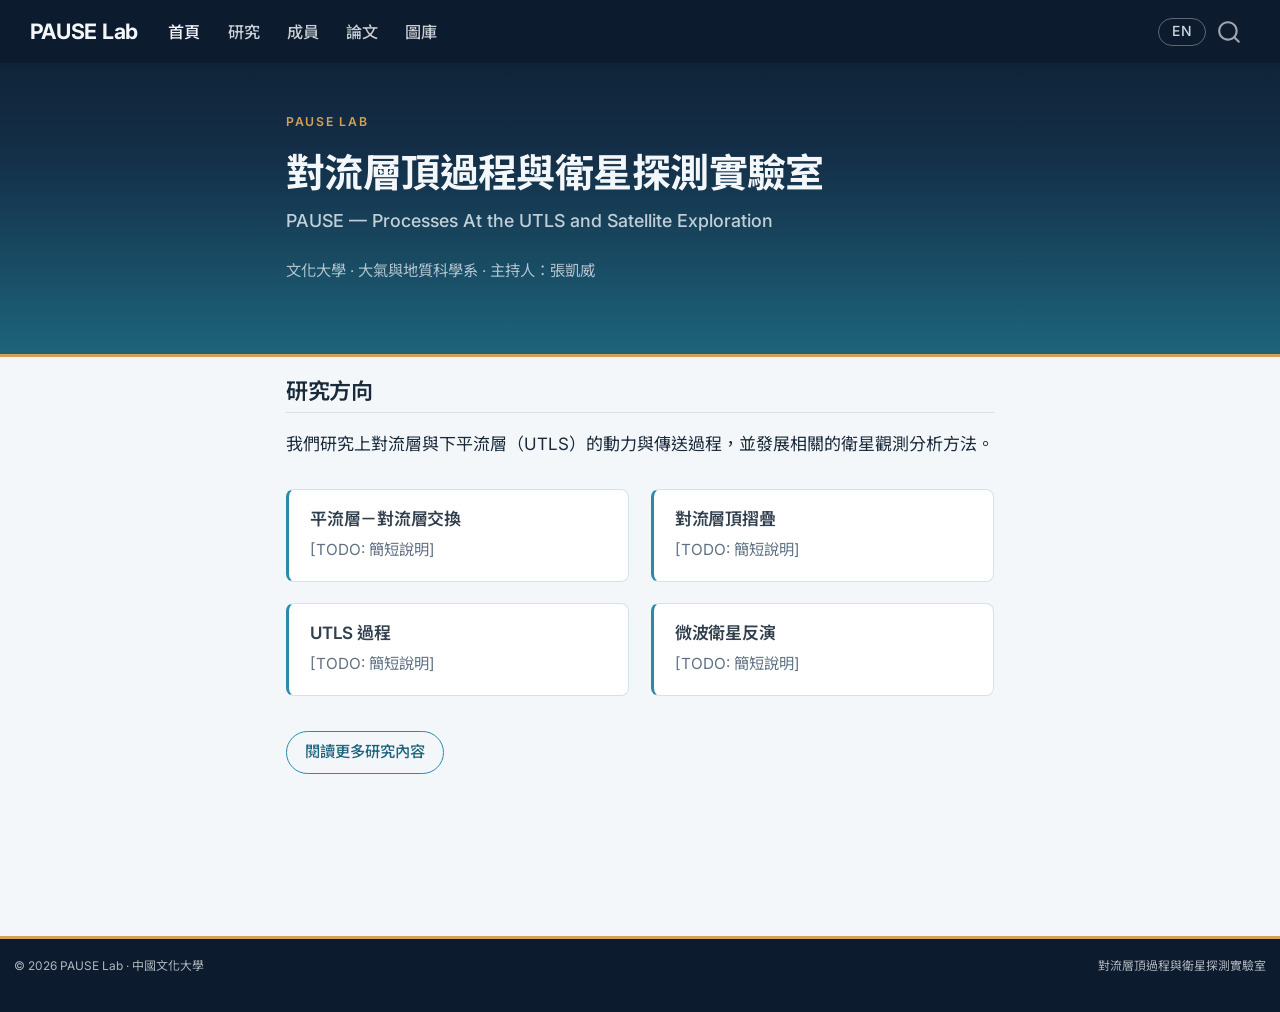
==== index.html @ a0104da5 "Built site for gh-pages" ====
<!DOCTYPE html>
<html xmlns="http://www.w3.org/1999/xhtml" lang="zh-Hant" xml:lang="zh-Hant"><head>

<meta charset="utf-8">
<meta name="generator" content="quarto-1.10.18">

<meta name="viewport" content="width=device-width, initial-scale=1.0, user-scalable=yes">


<title>對流層頂過程與衛星探測實驗室 – PAUSE Lab</title>
<style>
/* Default styles provided by pandoc.
** See https://pandoc.org/MANUAL.html#variables-for-html for config info.
*/
span.smallcaps{font-variant: small-caps;}
div.columns{display: flex; gap: 1.5em;}
div.column{flex: auto;}
@media screen {
div.columns{gap: min(4vw, 1.5em);}
div.column{overflow-x: auto;}
}
div.hanging-indent{margin-left: 1.5em; text-indent: -1.5em;}
ul.task-list{list-style: none;}
ul.task-list li input[type="checkbox"] {
  width: 0.8em;
  margin: 0 0.8em 0.2em -1em; /* quarto-specific, see https://github.com/quarto-dev/quarto-cli/issues/4556 */ 
  vertical-align: middle;
}
</style>


<script src="site_libs/quarto-nav/quarto-nav.js"></script>
<script src="site_libs/quarto-nav/headroom.min.js"></script>
<script src="site_libs/clipboard/clipboard.min.js"></script>
<script src="site_libs/quarto-search/autocomplete.umd.js"></script>
<script src="site_libs/quarto-search/fuse.min.js"></script>
<script src="site_libs/quarto-search/quarto-search.js"></script>
<meta name="quarto:offset" content="./">
<script src="site_libs/quarto-html/quarto.js" type="module"></script>
<script src="site_libs/quarto-html/tabsets/tabsets.js" type="module"></script>
<script src="site_libs/quarto-html/popper.min.js"></script>
<script src="site_libs/quarto-html/tippy.umd.min.js"></script>
<script src="site_libs/quarto-html/anchor.min.js"></script>
<link href="site_libs/quarto-html/tippy.css" rel="stylesheet">
<link href="site_libs/quarto-html/quarto-syntax-highlighting-64a204ab8560d761af7679ceaba22944.css" rel="stylesheet" id="quarto-text-highlighting-styles">
<script src="site_libs/bootstrap/bootstrap.min.js"></script>
<link href="site_libs/bootstrap/bootstrap-icons.css" rel="stylesheet">
<link href="site_libs/bootstrap/bootstrap-eae27649a919bf0155e3de2d36ddfb33.min.css" rel="stylesheet" append-hash="true" id="quarto-bootstrap" data-mode="light">
<script id="quarto-search-options" type="application/json">{
  "location": "navbar",
  "copy-button": false,
  "collapse-after": 3,
  "panel-placement": "end",
  "type": "overlay",
  "limit": 50,
  "keyboard-shortcut": [
    "f",
    "/",
    "s"
  ],
  "show-item-context": false,
  "language": {
    "search-no-results-text": "沒有結果",
    "search-matching-documents-text": "符合的文件",
    "search-copy-link-title": "複製搜尋連結",
    "search-hide-matches-text": "隱藏其他符合的結果",
    "search-more-match-text": "更多符合結果",
    "search-more-matches-text": "更多符合結果",
    "search-clear-button-title": "清除",
    "search-text-placeholder": "",
    "search-detached-cancel-button-title": "取消",
    "search-submit-button-title": "送出",
    "search-label": "搜尋"
  }
}</script>


</head>

<body class="nav-fixed quarto-light">

<div id="quarto-search-results"></div>
  <header id="quarto-header" class="headroom fixed-top">
    <nav class="navbar navbar-expand-lg " data-bs-theme="dark">
      <div class="navbar-container container-fluid">
      <div class="navbar-brand-container mx-auto">
    <a class="navbar-brand" href="./index.html">
    <span class="navbar-title">PAUSE Lab</span>
    </a>
  </div>
            <div id="quarto-search" class="" title="搜尋"></div>
          <button class="navbar-toggler" type="button" data-bs-toggle="collapse" data-bs-target="#navbarCollapse" aria-controls="navbarCollapse" role="menu" aria-expanded="false" aria-label="切換導航列" onclick="if (window.quartoToggleHeadroom) { window.quartoToggleHeadroom(); }">
  <span class="navbar-toggler-icon"></span>
</button>
          <div class="collapse navbar-collapse" id="navbarCollapse">
            <ul class="navbar-nav navbar-nav-scroll me-auto">
  <li class="nav-item">
    <a class="nav-link active" href="./index.html" aria-current="page"> 
<span class="menu-text">首頁</span></a>
  </li>  
  <li class="nav-item">
    <a class="nav-link" href="./research.html"> 
<span class="menu-text">研究</span></a>
  </li>  
  <li class="nav-item">
    <a class="nav-link" href="./people.html"> 
<span class="menu-text">成員</span></a>
  </li>  
  <li class="nav-item">
    <a class="nav-link" href="./publications.html"> 
<span class="menu-text">論文</span></a>
  </li>  
  <li class="nav-item">
    <a class="nav-link" href="./gallery.html"> 
<span class="menu-text">圖庫</span></a>
  </li>  
</ul>
            <ul class="navbar-nav navbar-nav-scroll ms-auto">
  <li class="nav-item">
    <a class="nav-link" href="./en/"> 
<span class="menu-text">EN</span></a>
  </li>  
</ul>
          </div> <!-- /navcollapse -->
            <div class="quarto-navbar-tools">
</div>
      </div> <!-- /container-fluid -->
    </nav>
</header>
<!-- content -->
<div id="quarto-content" class="quarto-container page-columns page-rows-contents page-layout-full page-navbar">
<!-- sidebar -->
<!-- margin-sidebar -->
    
<!-- main -->
<main class="content column-page" id="quarto-document-content"><header id="title-block-header" class="quarto-title-block"></header>




<div class="hero">
<div class="hero-eyebrow">
<p>PAUSE Lab</p>
</div>
<section id="對流層頂過程與衛星探測實驗室" class="level1 hero-title">
<h1 class="hero-title">對流層頂過程與衛星探測實驗室</h1>
<div class="hero-name-en">
<p>PAUSE — Processes At the UTLS and Satellite Exploration</p>
</div>
<div class="hero-affil">
<p>文化大學 · 大氣與地質科學系 · 主持人：張凱威</p>
</div>
</section>
</div>
<section id="研究方向" class="level2">
<h2 class="anchored" data-anchor-id="研究方向">研究方向</h2>
<p>我們研究上對流層與下平流層（UTLS）的動力與傳送過程，並發展相關的衛星觀測分析方法。</p>
<div class="card-grid">
<section id="平流層對流層交換" class="level3 research-card">
<h3 class="anchored" data-anchor-id="平流層對流層交換">平流層－對流層交換</h3>
<p>[TODO: 簡短說明]</p>
</section>
<section id="對流層頂摺疊" class="level3 research-card">
<h3 class="anchored" data-anchor-id="對流層頂摺疊">對流層頂摺疊</h3>
<p>[TODO: 簡短說明]</p>
</section>
<section id="utls-過程" class="level3 research-card">
<h3 class="anchored" data-anchor-id="utls-過程">UTLS 過程</h3>
<p>[TODO: 簡短說明]</p>
</section>
<section id="微波衛星反演" class="level3 research-card">
<h3 class="anchored" data-anchor-id="微波衛星反演">微波衛星反演</h3>
<p>[TODO: 簡短說明]</p>
</section>
</div>
<p><a href="./research.html" class="cta-link">閱讀更多研究內容</a></p>


</section>

</main> <!-- /main -->
<script id="quarto-html-after-body" type="application/javascript">
  window.document.addEventListener("DOMContentLoaded", function (event) {
    const icon = "";
    const anchorJS = new window.AnchorJS();
    anchorJS.options = {
      placement: 'right',
      icon: icon
    };
    anchorJS.add('.anchored');
    const isCodeAnnotation = (el) => {
      for (const clz of el.classList) {
        if (clz.startsWith('code-annotation-')) {                     
          return true;
        }
      }
      return false;
    }
    const onCopySuccess = function(e) {
      // button target
      const button = e.trigger;
      // don't keep focus
      button.blur();
      // flash "checked"
      button.classList.add('code-copy-button-checked');
      var currentTitle = button.getAttribute("title");
      button.setAttribute("title", "已複製");
      let tooltip;
      if (window.bootstrap) {
        button.setAttribute("data-bs-toggle", "tooltip");
        button.setAttribute("data-bs-placement", "left");
        button.setAttribute("data-bs-title", "已複製");
        tooltip = new bootstrap.Tooltip(button, 
          { trigger: "manual", 
            customClass: "code-copy-button-tooltip",
            offset: [0, -8]});
        tooltip.show();    
      }
      setTimeout(function() {
        if (tooltip) {
          tooltip.hide();
          button.removeAttribute("data-bs-title");
          button.removeAttribute("data-bs-toggle");
          button.removeAttribute("data-bs-placement");
        }
        button.setAttribute("title", currentTitle);
        button.classList.remove('code-copy-button-checked');
      }, 1000);
      // clear code selection
      e.clearSelection();
    }
    const getTextToCopy = function(trigger) {
      const outerScaffold = trigger.parentElement.cloneNode(true);
      const codeEl = outerScaffold.querySelector('code');
      for (const childEl of codeEl.children) {
        if (isCodeAnnotation(childEl)) {
          childEl.remove();
        }
      }
      return codeEl.innerText;
    }
    const clipboard = new window.ClipboardJS('.code-copy-button:not([data-in-quarto-modal])', {
      text: getTextToCopy
    });
    clipboard.on('success', onCopySuccess);
    if (window.document.getElementById('quarto-embedded-source-code-modal')) {
      const clipboardModal = new window.ClipboardJS('.code-copy-button[data-in-quarto-modal]', {
        text: getTextToCopy,
        container: window.document.getElementById('quarto-embedded-source-code-modal')
      });
      clipboardModal.on('success', onCopySuccess);
    }
      var localhostRegex = new RegExp(/^(?:http|https):\/\/localhost\:?[0-9]*\//);
      var mailtoRegex = new RegExp(/^mailto:/);
        var filterRegex = new RegExp("https:\/\/pauselab\.github\.io");
      var isInternal = (href) => {
          return filterRegex.test(href) || localhostRegex.test(href) || mailtoRegex.test(href);
      }
      // Inspect non-navigation links and adorn them if external
     var links = window.document.querySelectorAll('a[href]:not(.nav-link):not(.navbar-brand):not(.toc-action):not(.sidebar-link):not(.sidebar-item-toggle):not(.pagination-link):not(.no-external):not([aria-hidden]):not(.dropdown-item):not(.quarto-navigation-tool):not(.about-link)');
      for (var i=0; i<links.length; i++) {
        const link = links[i];
        if (!isInternal(link.href)) {
          // undo the damage that might have been done by quarto-nav.js in the case of
          // links that we want to consider external
          if (link.dataset.originalHref !== undefined) {
            link.href = link.dataset.originalHref;
          }
        }
      }
    function tippyHover(el, contentFn, onTriggerFn, onUntriggerFn) {
      const config = {
        allowHTML: true,
        maxWidth: 500,
        delay: 100,
        arrow: false,
        appendTo: function(el) {
            return el.parentElement;
        },
        interactive: true,
        interactiveBorder: 10,
        theme: 'quarto',
        placement: 'bottom-start',
      };
      if (contentFn) {
        config.content = contentFn;
      }
      if (onTriggerFn) {
        config.onTrigger = onTriggerFn;
      }
      if (onUntriggerFn) {
        config.onUntrigger = onUntriggerFn;
      }
      window.tippy(el, config); 
    }
    const noterefs = window.document.querySelectorAll('a[role="doc-noteref"]');
    for (var i=0; i<noterefs.length; i++) {
      const ref = noterefs[i];
      tippyHover(ref, function() {
        // use id or data attribute instead here
        let href = ref.getAttribute('data-footnote-href') || ref.getAttribute('href');
        try { href = new URL(href).hash; } catch {}
        const id = href.replace(/^#\/?/, "");
        const note = window.document.getElementById(id);
        if (note) {
          return note.innerHTML;
        } else {
          return "";
        }
      });
    }
    const xrefs = window.document.querySelectorAll('a.quarto-xref');
    const processXRef = (id, note) => {
      // Strip column container classes
      const stripColumnClz = (el) => {
        el.classList.remove("page-full", "page-columns");
        if (el.children) {
          for (const child of el.children) {
            stripColumnClz(child);
          }
        }
      }
      stripColumnClz(note)
      if (id === null || id.startsWith('sec-')) {
        // Special case sections, only their first couple elements
        const container = document.createElement("div");
        if (note.children && note.children.length > 2) {
          container.appendChild(note.children[0].cloneNode(true));
          for (let i = 1; i < note.children.length; i++) {
            const child = note.children[i];
            if (child.tagName === "P" && child.innerText === "") {
              continue;
            } else {
              container.appendChild(child.cloneNode(true));
              break;
            }
          }
          if (window.Quarto?.typesetMath) {
            window.Quarto.typesetMath(container);
          }
          return container.innerHTML
        } else {
          if (window.Quarto?.typesetMath) {
            window.Quarto.typesetMath(note);
          }
          return note.innerHTML;
        }
      } else {
        // Remove any anchor links if they are present
        const anchorLink = note.querySelector('a.anchorjs-link');
        if (anchorLink) {
          anchorLink.remove();
        }
        if (window.Quarto?.typesetMath) {
          window.Quarto.typesetMath(note);
        }
        if (note.classList.contains("callout")) {
          return note.outerHTML;
        } else {
          return note.innerHTML;
        }
      }
    }
    for (var i=0; i<xrefs.length; i++) {
      const xref = xrefs[i];
      tippyHover(xref, undefined, function(instance) {
        instance.disable();
        let url = xref.getAttribute('href');
        let hash = undefined; 
        if (url.startsWith('#')) {
          hash = url;
        } else {
          try { hash = new URL(url).hash; } catch {}
        }
        if (hash) {
          const id = hash.replace(/^#\/?/, "");
          const note = window.document.getElementById(id);
          if (note !== null) {
            try {
              const html = processXRef(id, note.cloneNode(true));
              instance.setContent(html);
            } finally {
              instance.enable();
              instance.show();
            }
          } else {
            // See if we can fetch this
            fetch(url.split('#')[0])
            .then(res => res.text())
            .then(html => {
              const parser = new DOMParser();
              const htmlDoc = parser.parseFromString(html, "text/html");
              const note = htmlDoc.getElementById(id);
              if (note !== null) {
                const html = processXRef(id, note);
                instance.setContent(html);
              } 
            }).finally(() => {
              instance.enable();
              instance.show();
            });
          }
        } else {
          // See if we can fetch a full url (with no hash to target)
          // This is a special case and we should probably do some content thinning / targeting
          fetch(url)
          .then(res => res.text())
          .then(html => {
            const parser = new DOMParser();
            const htmlDoc = parser.parseFromString(html, "text/html");
            const note = htmlDoc.querySelector('main.content');
            if (note !== null) {
              // This should only happen for chapter cross references
              // (since there is no id in the URL)
              // remove the first header
              if (note.children.length > 0 && note.children[0].tagName === "HEADER") {
                note.children[0].remove();
              }
              const html = processXRef(null, note);
              instance.setContent(html);
            } 
          }).finally(() => {
            instance.enable();
            instance.show();
          });
        }
      }, function(instance) {
      });
    }
        let selectedAnnoteEl;
        const selectorForAnnotation = ( cell, annotation) => {
          let cellAttr = 'data-code-cell="' + cell + '"';
          let lineAttr = 'data-code-annotation="' +  annotation + '"';
          const selector = 'span[' + cellAttr + '][' + lineAttr + ']';
          return selector;
        }
        const selectCodeLines = (annoteEl) => {
          const doc = window.document;
          const targetCell = annoteEl.getAttribute("data-target-cell");
          const targetAnnotation = annoteEl.getAttribute("data-target-annotation");
          const annoteSpan = window.document.querySelector(selectorForAnnotation(targetCell, targetAnnotation));
          const lines = annoteSpan.getAttribute("data-code-lines").split(",");
          const lineIds = lines.map((line) => {
            return targetCell + "-" + line;
          })
          let top = null;
          let height = null;
          let parent = null;
          if (lineIds.length > 0) {
              //compute the position of the single el (top and bottom and make a div)
              const el = window.document.getElementById(lineIds[0]);
              top = el.offsetTop;
              height = el.offsetHeight;
              parent = el.parentElement.parentElement;
            if (lineIds.length > 1) {
              const lastEl = window.document.getElementById(lineIds[lineIds.length - 1]);
              const bottom = lastEl.offsetTop + lastEl.offsetHeight;
              height = bottom - top;
            }
            if (top !== null && height !== null && parent !== null) {
              // cook up a div (if necessary) and position it 
              let div = window.document.getElementById("code-annotation-line-highlight");
              if (div === null) {
                div = window.document.createElement("div");
                div.setAttribute("id", "code-annotation-line-highlight");
                div.style.position = 'absolute';
                parent.appendChild(div);
              }
              div.style.top = top - 2 + "px";
              div.style.height = height + 4 + "px";
              div.style.left = 0;
              let gutterDiv = window.document.getElementById("code-annotation-line-highlight-gutter");
              if (gutterDiv === null) {
                gutterDiv = window.document.createElement("div");
                gutterDiv.setAttribute("id", "code-annotation-line-highlight-gutter");
                gutterDiv.style.position = 'absolute';
                const codeCell = window.document.getElementById(targetCell);
                const gutter = codeCell.querySelector('.code-annotation-gutter');
                gutter.appendChild(gutterDiv);
              }
              gutterDiv.style.top = top - 2 + "px";
              gutterDiv.style.height = height + 4 + "px";
            }
            selectedAnnoteEl = annoteEl;
          }
        };
        const unselectCodeLines = () => {
          const elementsIds = ["code-annotation-line-highlight", "code-annotation-line-highlight-gutter"];
          elementsIds.forEach((elId) => {
            const div = window.document.getElementById(elId);
            if (div) {
              div.remove();
            }
          });
          selectedAnnoteEl = undefined;
        };
          // Handle positioning of the toggle
      window.addEventListener(
        "resize",
        throttle(() => {
          elRect = undefined;
          if (selectedAnnoteEl) {
            selectCodeLines(selectedAnnoteEl);
          }
        }, 10)
      );
      function throttle(fn, ms) {
      let throttle = false;
      let timer;
        return (...args) => {
          if(!throttle) { // first call gets through
              fn.apply(this, args);
              throttle = true;
          } else { // all the others get throttled
              if(timer) clearTimeout(timer); // cancel #2
              timer = setTimeout(() => {
                fn.apply(this, args);
                timer = throttle = false;
              }, ms);
          }
        };
      }
        // Attach click handler to the DT
        const annoteDls = window.document.querySelectorAll('dt[data-target-cell]');
        for (const annoteDlNode of annoteDls) {
          annoteDlNode.addEventListener('click', (event) => {
            const clickedEl = event.target;
            if (clickedEl !== selectedAnnoteEl) {
              unselectCodeLines();
              const activeEl = window.document.querySelector('dt[data-target-cell].code-annotation-active');
              if (activeEl) {
                activeEl.classList.remove('code-annotation-active');
              }
              selectCodeLines(clickedEl);
              clickedEl.classList.add('code-annotation-active');
            } else {
              // Unselect the line
              unselectCodeLines();
              clickedEl.classList.remove('code-annotation-active');
            }
          });
        }
    const findCites = (el) => {
      const parentEl = el.parentElement;
      if (parentEl) {
        const cites = parentEl.dataset.cites;
        if (cites) {
          return {
            el,
            cites: cites.split(' ')
          };
        } else {
          return findCites(el.parentElement)
        }
      } else {
        return undefined;
      }
    };
    var bibliorefs = window.document.querySelectorAll('a[role="doc-biblioref"]');
    for (var i=0; i<bibliorefs.length; i++) {
      const ref = bibliorefs[i];
      const citeInfo = findCites(ref);
      if (citeInfo) {
        tippyHover(citeInfo.el, function() {
          var popup = window.document.createElement('div');
          citeInfo.cites.forEach(function(cite) {
            var citeDiv = window.document.createElement('div');
            citeDiv.classList.add('hanging-indent');
            citeDiv.classList.add('csl-entry');
            var biblioDiv = window.document.getElementById('ref-' + cite);
            if (biblioDiv) {
              citeDiv.innerHTML = biblioDiv.innerHTML;
            }
            popup.appendChild(citeDiv);
          });
          return popup.innerHTML;
        });
      }
    }
  });
  </script>
</div> <!-- /content -->
<footer class="footer">
  <div class="nav-footer">
    <div class="nav-footer-left">
<p>© 2026 PAUSE Lab · 中國文化大學</p>
</div>   
    <div class="nav-footer-center">
      &nbsp;
    </div>
    <div class="nav-footer-right">
<p>對流層頂過程與衛星探測實驗室</p>
</div>
  </div>
</footer>




</body></html>
---- site_libs/quarto-html/tippy.css ----
.tippy-box[data-animation=fade][data-state=hidden]{opacity:0}[data-tippy-root]{max-width:calc(100vw - 10px)}.tippy-box{position:relative;background-color:#333;color:#fff;border-radius:4px;font-size:14px;line-height:1.4;white-space:normal;outline:0;transition-property:transform,visibility,opacity}.tippy-box[data-placement^=top]>.tippy-arrow{bottom:0}.tippy-box[data-placement^=top]>.tippy-arrow:before{bottom:-7px;left:0;border-width:8px 8px 0;border-top-color:initial;transform-origin:center top}.tippy-box[data-placement^=bottom]>.tippy-arrow{top:0}.tippy-box[data-placement^=bottom]>.tippy-arrow:before{top:-7px;left:0;border-width:0 8px 8px;border-bottom-color:initial;transform-origin:center bottom}.tippy-box[data-placement^=left]>.tippy-arrow{right:0}.tippy-box[data-placement^=left]>.tippy-arrow:before{border-width:8px 0 8px 8px;border-left-color:initial;right:-7px;transform-origin:center left}.tippy-box[data-placement^=right]>.tippy-arrow{left:0}.tippy-box[data-placement^=right]>.tippy-arrow:before{left:-7px;border-width:8px 8px 8px 0;border-right-color:initial;transform-origin:center right}.tippy-box[data-inertia][data-state=visible]{transition-timing-function:cubic-bezier(.54,1.5,.38,1.11)}.tippy-arrow{width:16px;height:16px;color:#333}.tippy-arrow:before{content:"";position:absolute;border-color:transparent;border-style:solid}.tippy-content{position:relative;padding:5px 9px;z-index:1}
---- site_libs/quarto-html/quarto-syntax-highlighting-64a204ab8560d761af7679ceaba22944.css ----
/* quarto syntax highlight colors */
:root {
  --quarto-hl-ot-color: #003B4F;
  --quarto-hl-at-color: #657422;
  --quarto-hl-ss-color: #20794D;
  --quarto-hl-an-color: #5E5E5E;
  --quarto-hl-fu-color: #4758AB;
  --quarto-hl-st-color: #20794D;
  --quarto-hl-cf-color: #003B4F;
  --quarto-hl-op-color: #5E5E5E;
  --quarto-hl-er-color: #AD0000;
  --quarto-hl-bn-color: #AD0000;
  --quarto-hl-al-color: #AD0000;
  --quarto-hl-va-color: #111111;
  --quarto-hl-bu-color: inherit;
  --quarto-hl-ex-color: inherit;
  --quarto-hl-pp-color: #AD0000;
  --quarto-hl-in-color: #5E5E5E;
  --quarto-hl-vs-color: #20794D;
  --quarto-hl-wa-color: #5E5E5E;
  --quarto-hl-do-color: #5E5E5E;
  --quarto-hl-im-color: #00769E;
  --quarto-hl-ch-color: #20794D;
  --quarto-hl-dt-color: #AD0000;
  --quarto-hl-fl-color: #AD0000;
  --quarto-hl-co-color: #5E5E5E;
  --quarto-hl-cv-color: #5E5E5E;
  --quarto-hl-cn-color: #8f5902;
  --quarto-hl-sc-color: #5E5E5E;
  --quarto-hl-dv-color: #AD0000;
  --quarto-hl-kw-color: #003B4F;
}

/* other quarto variables */
:root {
  --quarto-font-monospace: SFMono-Regular, Menlo, Monaco, Consolas, "Liberation Mono", "Courier New", monospace;
}

/* syntax highlight based on Pandoc's rules */
pre > code.sourceCode > span {
  color: #003B4F;
}

code.sourceCode > span {
  color: #003B4F;
}

div.sourceCode,
div.sourceCode pre.sourceCode {
  color: #003B4F;
}

/* Normal */
code span {
  color: #003B4F;
}

/* Alert */
code span.al {
  color: #AD0000;
  font-style: inherit;
}

/* Annotation */
code span.an {
  color: #5E5E5E;
  font-style: inherit;
}

/* Attribute */
code span.at {
  color: #657422;
  font-style: inherit;
}

/* BaseN */
code span.bn {
  color: #AD0000;
  font-style: inherit;
}

/* BuiltIn */
code span.bu {
  font-style: inherit;
}

/* ControlFlow */
code span.cf {
  color: #003B4F;
  font-weight: bold;
  font-style: inherit;
}

/* Char */
code span.ch {
  color: #20794D;
  font-style: inherit;
}

/* Constant */
code span.cn {
  color: #8f5902;
  font-style: inherit;
}

/* Comment */
code span.co {
  color: #5E5E5E;
  font-style: inherit;
}

/* CommentVar */
code span.cv {
  color: #5E5E5E;
  font-style: italic;
}

/* Documentation */
code span.do {
  color: #5E5E5E;
  font-style: italic;
}

/* DataType */
code span.dt {
  color: #AD0000;
  font-style: inherit;
}

/* DecVal */
code span.dv {
  color: #AD0000;
  font-style: inherit;
}

/* Error */
code span.er {
  color: #AD0000;
  font-style: inherit;
}

/* Extension */
code span.ex {
  font-style: inherit;
}

/* Float */
code span.fl {
  color: #AD0000;
  font-style: inherit;
}

/* Function */
code span.fu {
  color: #4758AB;
  font-style: inherit;
}

/* Import */
code span.im {
  color: #00769E;
  font-style: inherit;
}

/* Information */
code span.in {
  color: #5E5E5E;
  font-style: inherit;
}

/* Keyword */
code span.kw {
  color: #003B4F;
  font-weight: bold;
  font-style: inherit;
}

/* Operator */
code span.op {
  color: #5E5E5E;
  font-style: inherit;
}

/* Other */
code span.ot {
  color: #003B4F;
  font-style: inherit;
}

/* Preprocessor */
code span.pp {
  color: #AD0000;
  font-style: inherit;
}

/* SpecialChar */
code span.sc {
  color: #5E5E5E;
  font-style: inherit;
}

/* SpecialString */
code span.ss {
  color: #20794D;
  font-style: inherit;
}

/* String */
code span.st {
  color: #20794D;
  font-style: inherit;
}

/* Variable */
code span.va {
  color: #111111;
  font-style: inherit;
}

/* VerbatimString */
code span.vs {
  color: #20794D;
  font-style: inherit;
}

/* Warning */
code span.wa {
  color: #5E5E5E;
  font-style: italic;
}

.prevent-inlining {
  content: "</";
}

/*# sourceMappingURL=9d8d5bb603a83b8298b89080a598c93b.css.map */
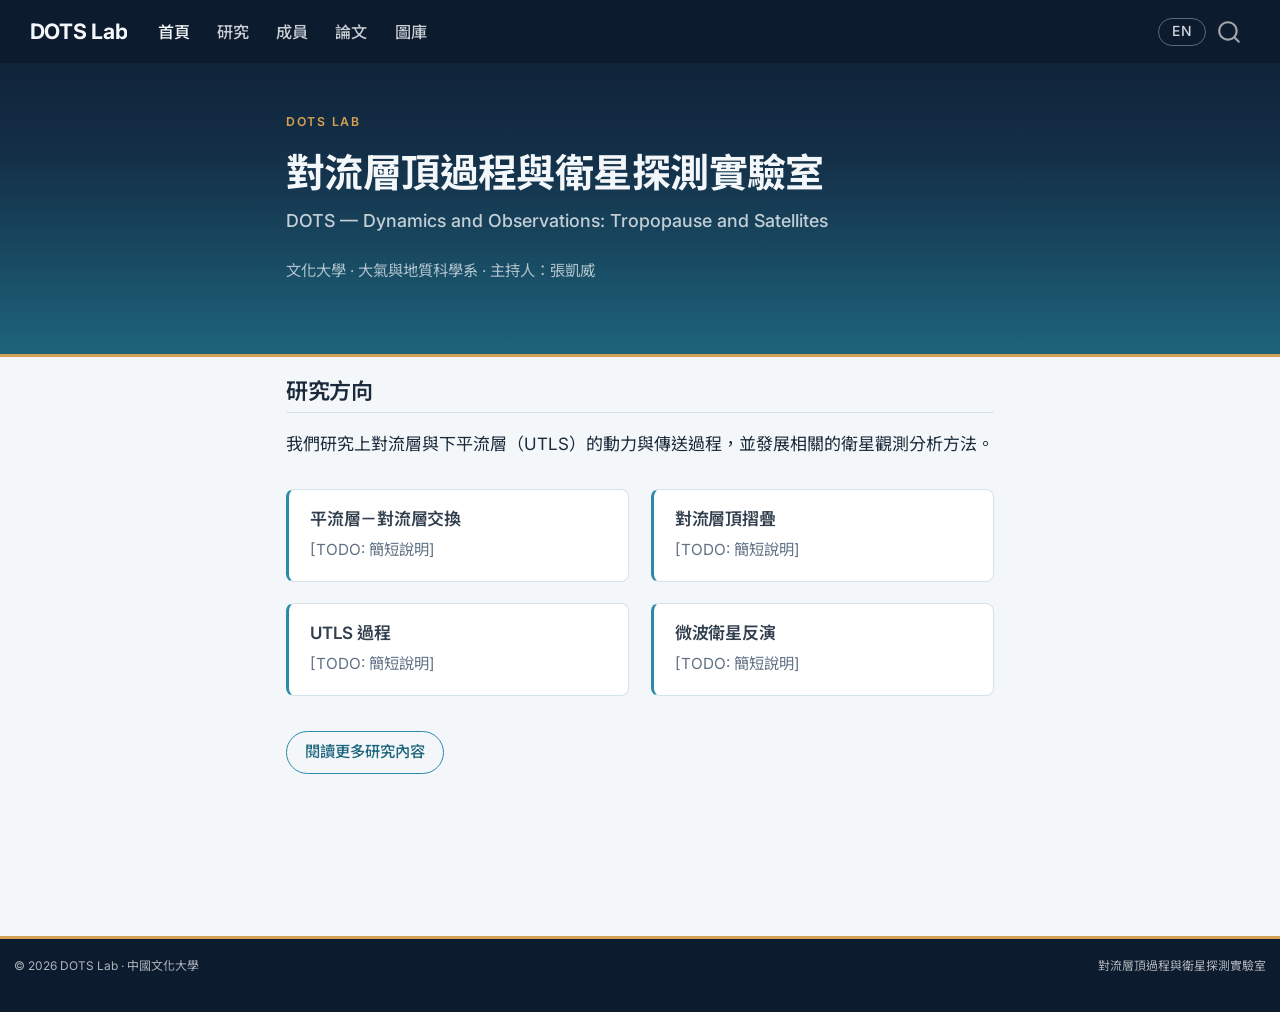
==== commit fe89afea: "Built site for gh-pages" ====
--- a/index.html
+++ b/index.html
@@ -7,7 +7,7 @@
 <meta name="viewport" content="width=device-width, initial-scale=1.0, user-scalable=yes">
 
 
-<title>對流層頂過程與衛星探測實驗室 – PAUSE Lab</title>
+<title>對流層頂過程與衛星探測實驗室 – DOTS Lab</title>
 <style>
 /* Default styles provided by pandoc.
 ** See https://pandoc.org/MANUAL.html#variables-for-html for config info.
@@ -45,7 +45,7 @@
 <link href="site_libs/quarto-html/quarto-syntax-highlighting-64a204ab8560d761af7679ceaba22944.css" rel="stylesheet" id="quarto-text-highlighting-styles">
 <script src="site_libs/bootstrap/bootstrap.min.js"></script>
 <link href="site_libs/bootstrap/bootstrap-icons.css" rel="stylesheet">
-<link href="site_libs/bootstrap/bootstrap-eae27649a919bf0155e3de2d36ddfb33.min.css" rel="stylesheet" append-hash="true" id="quarto-bootstrap" data-mode="light">
+<link href="site_libs/bootstrap/bootstrap-23794231fd7ba15ff1940cf9f13da3d0.min.css" rel="stylesheet" append-hash="true" id="quarto-bootstrap" data-mode="light">
 <script id="quarto-search-options" type="application/json">{
   "location": "navbar",
   "copy-button": false,
@@ -85,7 +85,7 @@
       <div class="navbar-container container-fluid">
       <div class="navbar-brand-container mx-auto">
     <a class="navbar-brand" href="./index.html">
-    <span class="navbar-title">PAUSE Lab</span>
+    <span class="navbar-title">DOTS Lab</span>
     </a>
   </div>
             <div id="quarto-search" class="" title="搜尋"></div>
@@ -140,12 +140,12 @@
 
 <div class="hero">
 <div class="hero-eyebrow">
-<p>PAUSE Lab</p>
+<p>DOTS Lab</p>
 </div>
 <section id="對流層頂過程與衛星探測實驗室" class="level1 hero-title">
 <h1 class="hero-title">對流層頂過程與衛星探測實驗室</h1>
 <div class="hero-name-en">
-<p>PAUSE — Processes At the UTLS and Satellite Exploration</p>
+<p>DOTS — Dynamics and Observations: Tropopause and Satellites</p>
 </div>
 <div class="hero-affil">
 <p>文化大學 · 大氣與地質科學系 · 主持人：張凱威</p>
@@ -252,7 +252,7 @@
     }
       var localhostRegex = new RegExp(/^(?:http|https):\/\/localhost\:?[0-9]*\//);
       var mailtoRegex = new RegExp(/^mailto:/);
-        var filterRegex = new RegExp("https:\/\/pauselab\.github\.io");
+        var filterRegex = new RegExp("https:\/\/dotsresearch\.github\.io");
       var isInternal = (href) => {
           return filterRegex.test(href) || localhostRegex.test(href) || mailtoRegex.test(href);
       }
@@ -583,7 +583,7 @@
 <footer class="footer">
   <div class="nav-footer">
     <div class="nav-footer-left">
-<p>© 2026 PAUSE Lab · 中國文化大學</p>
+<p>© 2026 DOTS Lab · 中國文化大學</p>
 </div>   
     <div class="nav-footer-center">
       &nbsp;
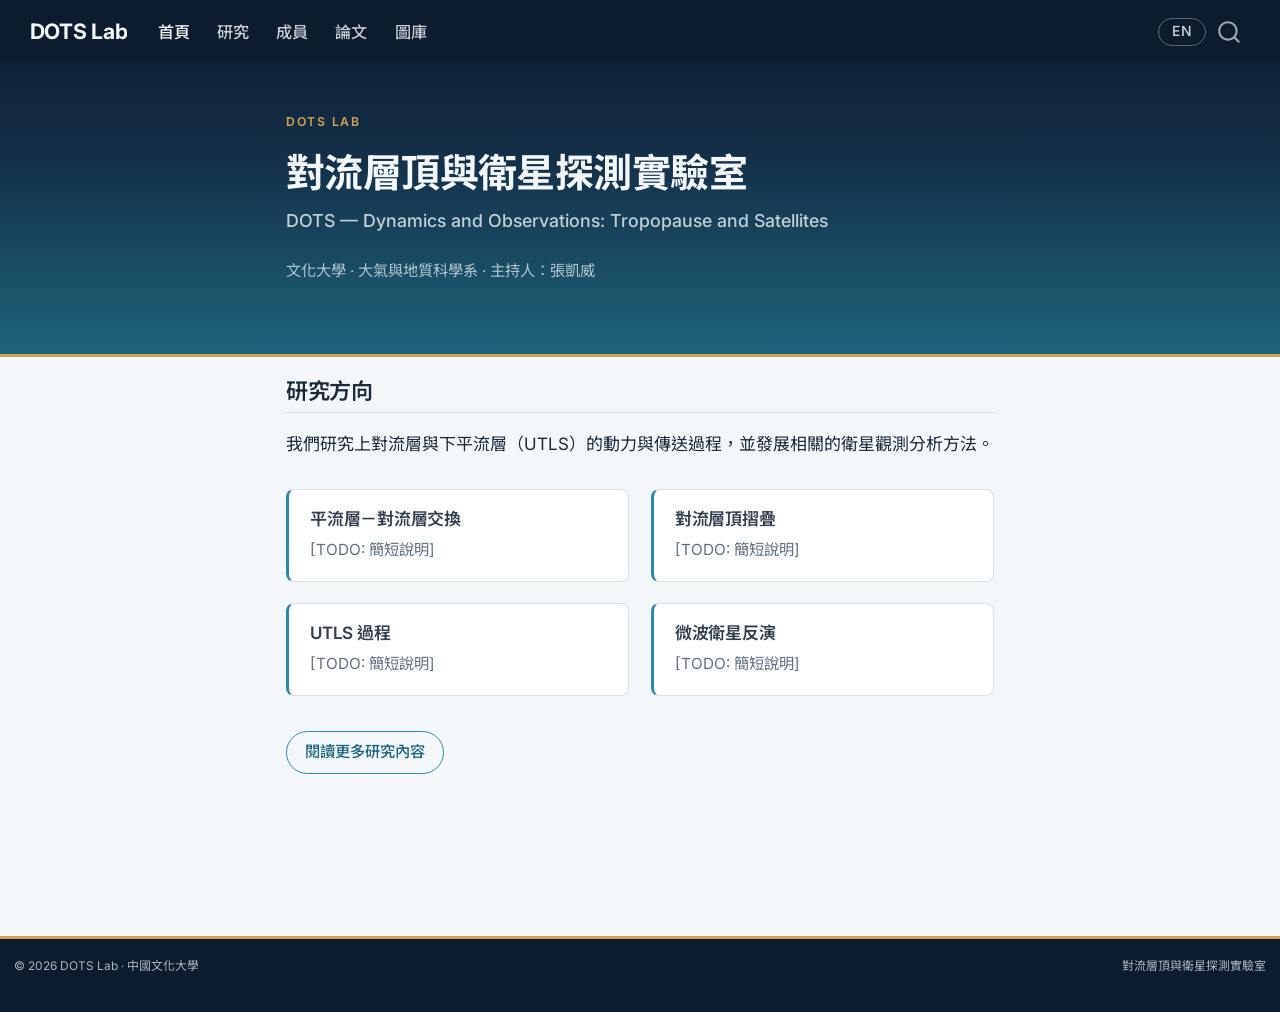
==== commit 07362a11: "Built site for gh-pages" ====
--- a/index.html
+++ b/index.html
@@ -7,7 +7,7 @@
 <meta name="viewport" content="width=device-width, initial-scale=1.0, user-scalable=yes">
 
 
-<title>對流層頂過程與衛星探測實驗室 – DOTS Lab</title>
+<title>對流層頂與衛星探測實驗室 – DOTS Lab</title>
 <style>
 /* Default styles provided by pandoc.
 ** See https://pandoc.org/MANUAL.html#variables-for-html for config info.
@@ -142,8 +142,8 @@
 <div class="hero-eyebrow">
 <p>DOTS Lab</p>
 </div>
-<section id="對流層頂過程與衛星探測實驗室" class="level1 hero-title">
-<h1 class="hero-title">對流層頂過程與衛星探測實驗室</h1>
+<section id="對流層頂與衛星探測實驗室" class="level1 hero-title">
+<h1 class="hero-title">對流層頂與衛星探測實驗室</h1>
 <div class="hero-name-en">
 <p>DOTS — Dynamics and Observations: Tropopause and Satellites</p>
 </div>
@@ -589,7 +589,7 @@
       &nbsp;
     </div>
     <div class="nav-footer-right">
-<p>對流層頂過程與衛星探測實驗室</p>
+<p>對流層頂與衛星探測實驗室</p>
 </div>
   </div>
 </footer>
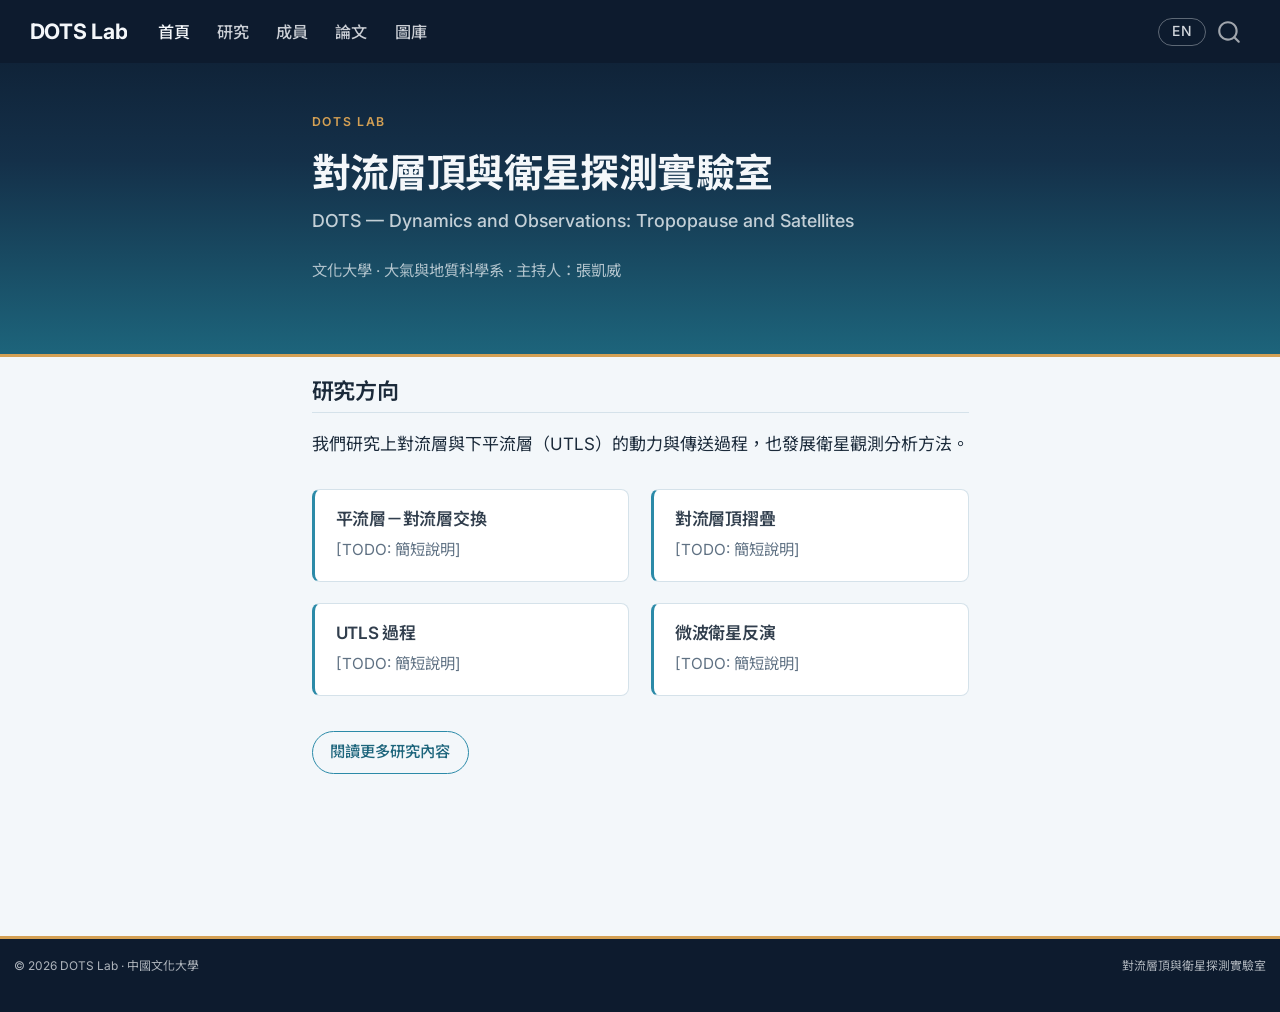
==== commit 008a9caf: "Built site for gh-pages" ====
--- a/index.html
+++ b/index.html
@@ -154,7 +154,7 @@
 </div>
 <section id="研究方向" class="level2">
 <h2 class="anchored" data-anchor-id="研究方向">研究方向</h2>
-<p>我們研究上對流層與下平流層（UTLS）的動力與傳送過程，並發展相關的衛星觀測分析方法。</p>
+<p>我們研究上對流層與下平流層（UTLS）的動力與傳送過程，也發展衛星觀測分析方法。</p>
 <div class="card-grid">
 <section id="平流層對流層交換" class="level3 research-card">
 <h3 class="anchored" data-anchor-id="平流層對流層交換">平流層－對流層交換</h3>
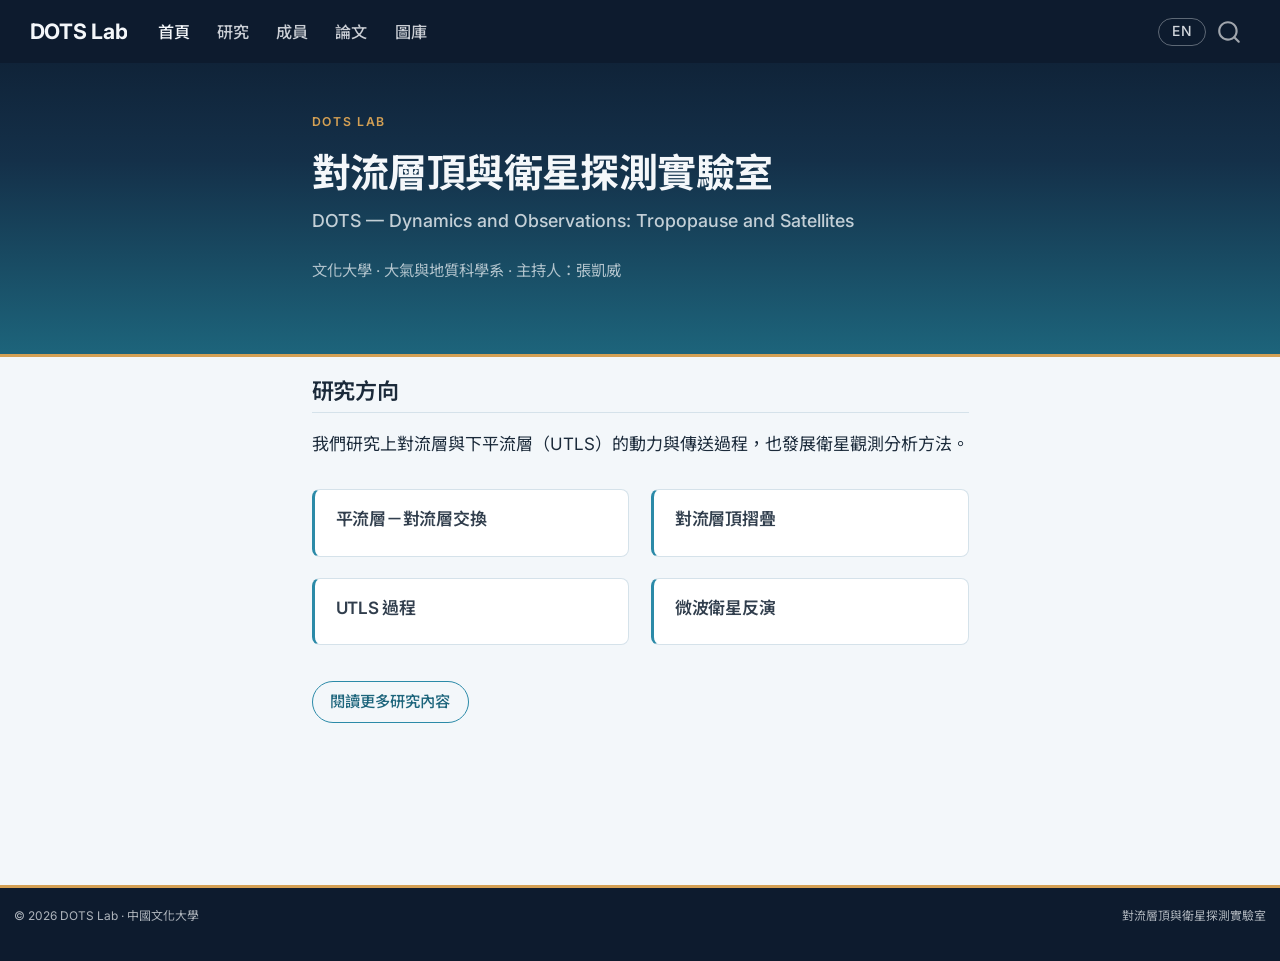
==== commit f8197190: "Built site for gh-pages" ====
--- a/index.html
+++ b/index.html
@@ -158,19 +158,15 @@
 <div class="card-grid">
 <section id="平流層對流層交換" class="level3 research-card">
 <h3 class="anchored" data-anchor-id="平流層對流層交換">平流層－對流層交換</h3>
-<p>[TODO: 簡短說明]</p>
 </section>
 <section id="對流層頂摺疊" class="level3 research-card">
 <h3 class="anchored" data-anchor-id="對流層頂摺疊">對流層頂摺疊</h3>
-<p>[TODO: 簡短說明]</p>
 </section>
 <section id="utls-過程" class="level3 research-card">
 <h3 class="anchored" data-anchor-id="utls-過程">UTLS 過程</h3>
-<p>[TODO: 簡短說明]</p>
 </section>
 <section id="微波衛星反演" class="level3 research-card">
 <h3 class="anchored" data-anchor-id="微波衛星反演">微波衛星反演</h3>
-<p>[TODO: 簡短說明]</p>
 </section>
 </div>
 <p><a href="./research.html" class="cta-link">閱讀更多研究內容</a></p>
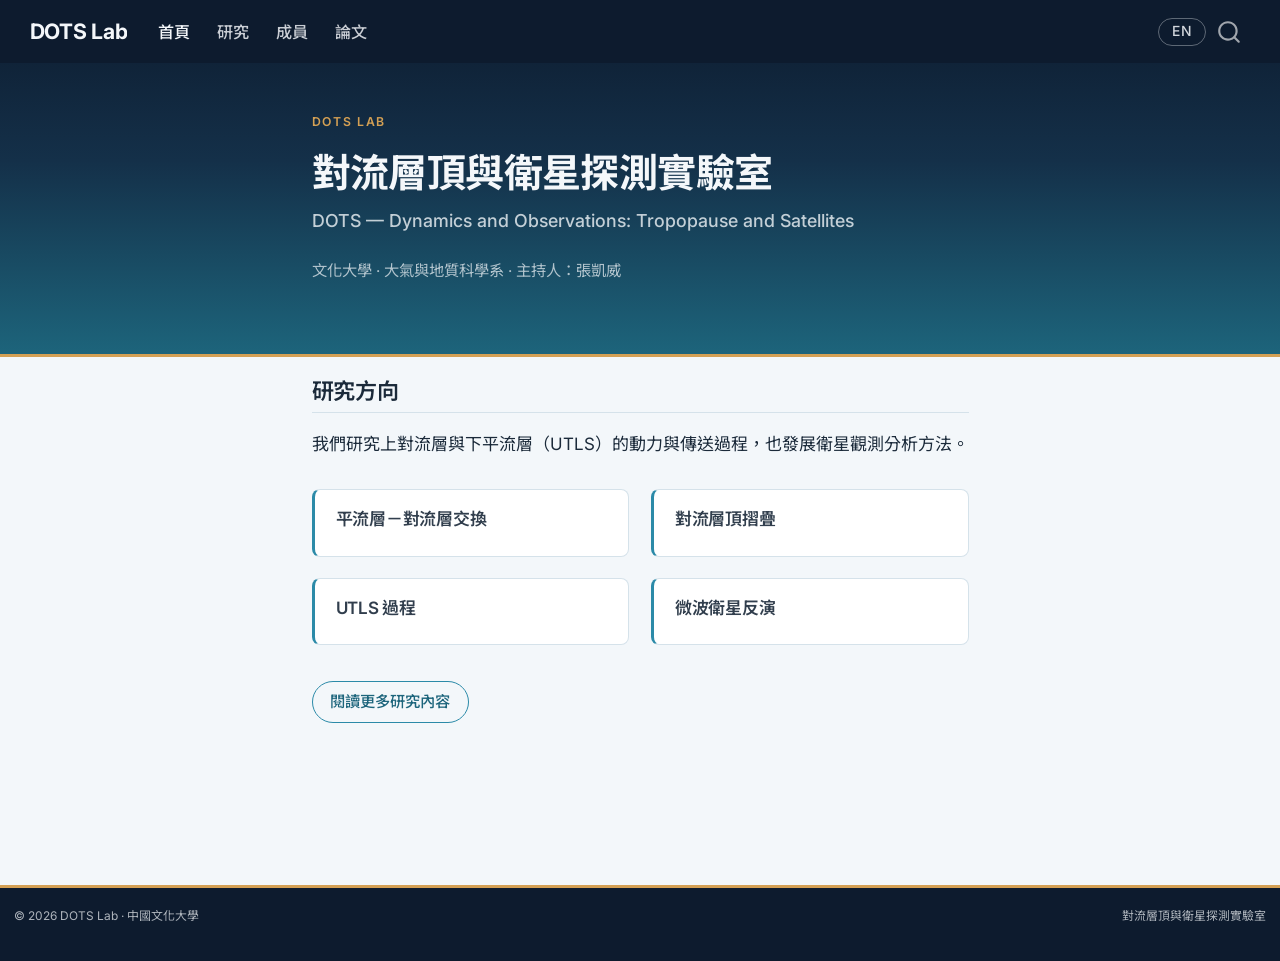
==== commit 990ce18b: "Built site for gh-pages" ====
--- a/index.html
+++ b/index.html
@@ -45,7 +45,7 @@
 <link href="site_libs/quarto-html/quarto-syntax-highlighting-64a204ab8560d761af7679ceaba22944.css" rel="stylesheet" id="quarto-text-highlighting-styles">
 <script src="site_libs/bootstrap/bootstrap.min.js"></script>
 <link href="site_libs/bootstrap/bootstrap-icons.css" rel="stylesheet">
-<link href="site_libs/bootstrap/bootstrap-23794231fd7ba15ff1940cf9f13da3d0.min.css" rel="stylesheet" append-hash="true" id="quarto-bootstrap" data-mode="light">
+<link href="site_libs/bootstrap/bootstrap-15eb07f8da9ddb02a216848c46b86a32.min.css" rel="stylesheet" append-hash="true" id="quarto-bootstrap" data-mode="light">
 <script id="quarto-search-options" type="application/json">{
   "location": "navbar",
   "copy-button": false,
@@ -110,10 +110,6 @@
     <a class="nav-link" href="./publications.html"> 
 <span class="menu-text">論文</span></a>
   </li>  
-  <li class="nav-item">
-    <a class="nav-link" href="./gallery.html"> 
-<span class="menu-text">圖庫</span></a>
-  </li>  
 </ul>
             <ul class="navbar-nav navbar-nav-scroll ms-auto">
   <li class="nav-item">
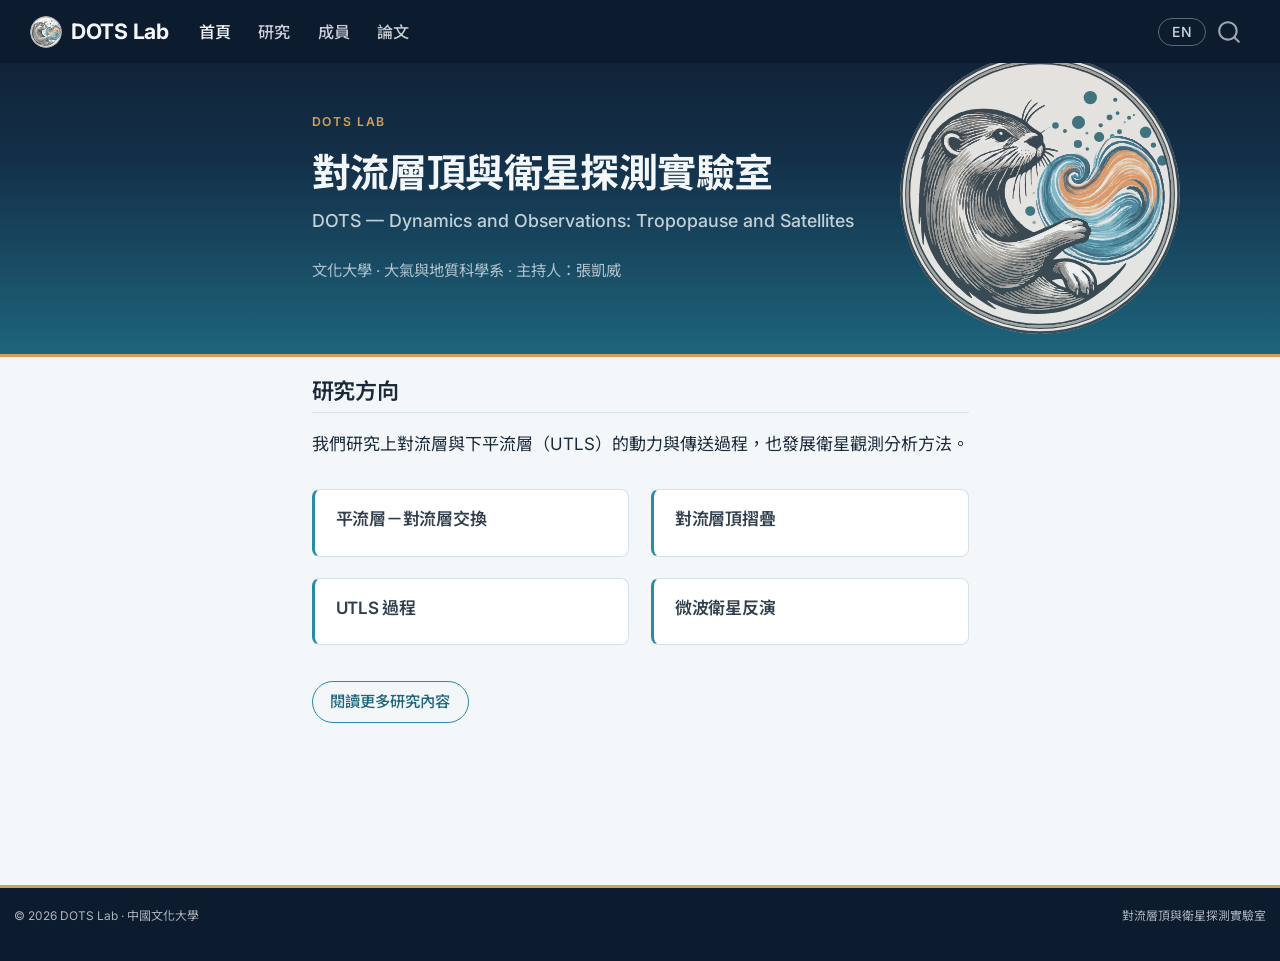
==== commit 66604c12: "Built site for gh-pages" ====
--- a/index.html
+++ b/index.html
@@ -45,7 +45,7 @@
 <link href="site_libs/quarto-html/quarto-syntax-highlighting-64a204ab8560d761af7679ceaba22944.css" rel="stylesheet" id="quarto-text-highlighting-styles">
 <script src="site_libs/bootstrap/bootstrap.min.js"></script>
 <link href="site_libs/bootstrap/bootstrap-icons.css" rel="stylesheet">
-<link href="site_libs/bootstrap/bootstrap-15eb07f8da9ddb02a216848c46b86a32.min.css" rel="stylesheet" append-hash="true" id="quarto-bootstrap" data-mode="light">
+<link href="site_libs/bootstrap/bootstrap-20b439b49f296047c4314450d68eb808.min.css" rel="stylesheet" append-hash="true" id="quarto-bootstrap" data-mode="light">
 <script id="quarto-search-options" type="application/json">{
   "location": "navbar",
   "copy-button": false,
@@ -73,6 +73,13 @@
     "search-label": "搜尋"
   }
 }</script>
+<style>
+  body::before,
+  .hero::before,
+  .navbar .navbar-brand::before {
+    background-image: url("./images/logo.svg");
+  }
+</style>
 
 
 </head>
